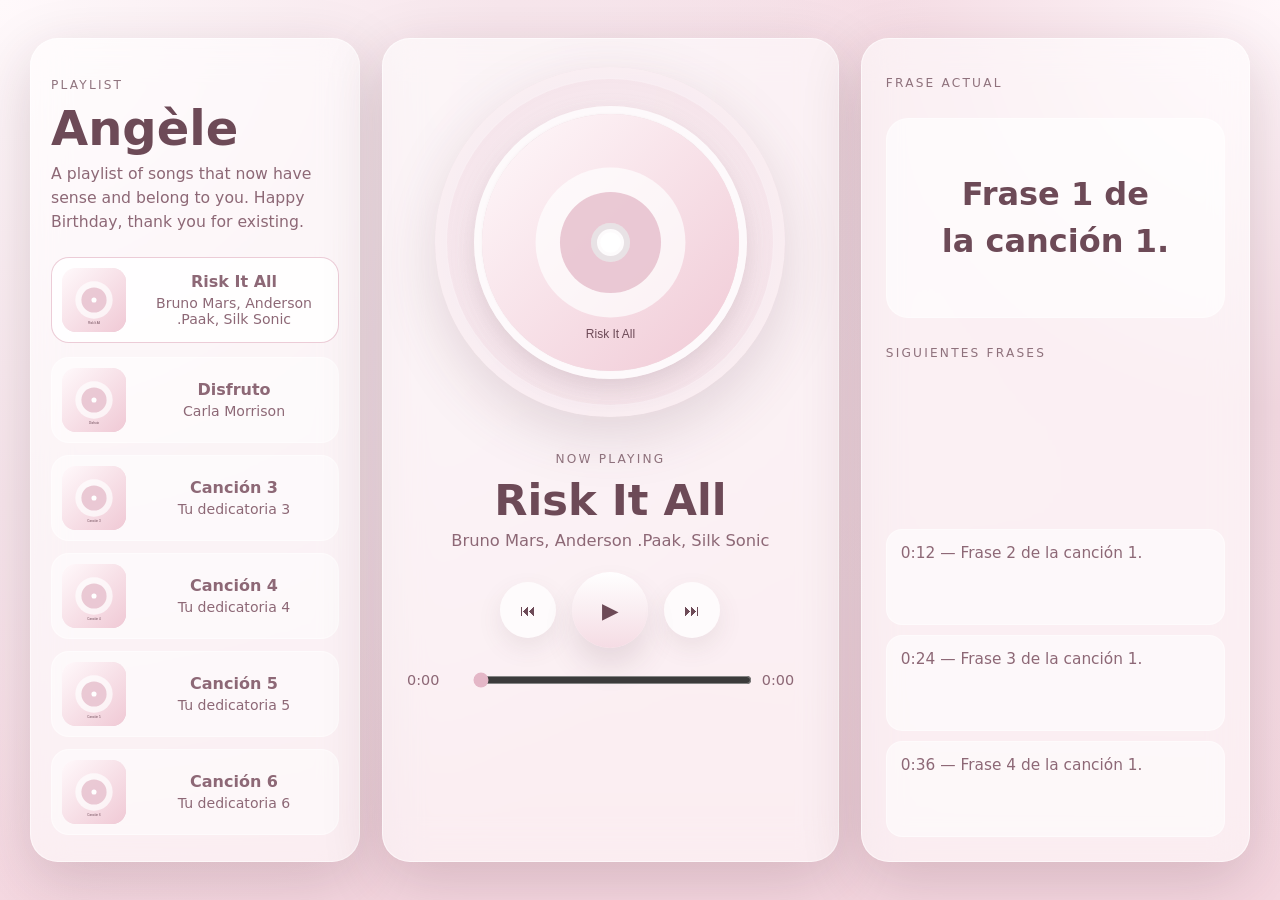
==== player.html @ 65646d00 "commit" ====
<!DOCTYPE html>
<html lang="es">
<head>
  <meta charset="UTF-8" />
  <meta name="viewport" content="width=device-width, initial-scale=1.0" />
  <title>Player</title>
  <link rel="stylesheet" href="styles.css" />
</head>
<body class="player-body">
  <main class="player-layout">
    <section class="player-shell">
      <aside class="playlist-panel">
        <div class="playlist-header">
          <p class="eyebrow">Playlist</p>
          <h1>Angèle</h1>
          <p class="playlist-copy">A playlist of songs that now have sense and belong to you. Happy Birthday, thank you for existing.</p>
        </div>
        <div id="playlist" class="playlist"></div>
      </aside>

      <section class="player-panel">
        <div class="player-card">
          <div class="cover-wrap">
            <div id="coverDisc" class="cover-disc">
              <img id="coverImage" src="" alt="Portada de la canción" />
              <div class="disc-hole"></div>
            </div>
          </div>

          <div class="track-meta">
            <p class="now-playing">Now playing</p>
            <h2 id="trackTitle">Selecciona una canción</h2>
            <p id="trackArtist" class="track-artist">Tu dedicatoria musical</p>
          </div>

          <div class="controls">
            <button id="prevBtn" class="control-btn" type="button" aria-label="Anterior">⏮</button>
            <button id="playBtn" class="play-btn" type="button" aria-label="Reproducir">▶</button>
            <button id="nextBtn" class="control-btn" type="button" aria-label="Siguiente">⏭</button>
          </div>

          <div class="progress-wrap">
            <span id="currentTime">0:00</span>
            <input id="progressBar" type="range" min="0" max="100" value="0" />
            <span id="duration">0:00</span>
          </div>

          <audio id="audio" preload="metadata"></audio>
        </div>

        <div class="lyrics-card">
          <p class="lyrics-label">Frase actual</p>
          <div id="currentPhrase" class="current-phrase">
            Aquí aparecerá la frase sincronizada con la canción.
          </div>

          <div class="upcoming-wrap">
            <p class="upcoming-label">Siguientes frases</p>
            <div id="upcomingPhrases" class="upcoming-phrases"></div>
          </div>
        </div>
      </section>
    </section>
  </main>

  <script src="config.js"></script>
  <script src="player.js"></script>
</body>
</html>
---- styles.css ----
*,
*::before,
*::after {
  box-sizing: border-box;
}

:root {
  --bg-black: #040404;
  --white: #ffffff;
  --soft-pink: #f5d7e0;
  --soft-pink-2: #f8e7ee;
  --soft-pink-3: #f0c9d5;
  --soft-pink-4: #e4b7c7;
  --pink-text: #6d4a57;
  --pink-text-soft: #8d6876;
  --panel: rgba(255,255,255,0.55);
  --panel-strong: rgba(255,255,255,0.72);
  --border: rgba(255,255,255,0.5);
  --shadow: 0 18px 60px rgba(68, 29, 45, 0.18);
  --max-width: 1220px;
  --radius-xl: 28px;
  --radius-lg: 22px;
  --radius-md: 18px;
  --transition: 260ms ease;
  color-scheme: dark;
  font-family: Inter, ui-sans-serif, system-ui, -apple-system, BlinkMacSystemFont, "Segoe UI", sans-serif;
}

html {
  scroll-behavior: smooth;
}

body {
  margin: 0;
  min-height: 100vh;
}

a {
  color: inherit;
  text-decoration: none;
}

button,
input {
  font: inherit;
}

.landing-body {
  background:
    radial-gradient(circle at 20% 20%, rgba(255,255,255,0.06), transparent 18%),
    radial-gradient(circle at 80% 0%, rgba(255,255,255,0.05), transparent 20%),
    linear-gradient(180deg, #000000 0%, #020202 65%, #000000 100%);
  color: var(--white);
  overflow-x: hidden;
}

#fireworksCanvas {
  position: fixed;
  inset: 0;
  width: 100%;
  height: 100%;
  z-index: 0;
  pointer-events: none;
  opacity: 0.95;
}

.noise,
.stars {
  position: fixed;
  inset: 0;
  pointer-events: none;
}

.noise {
  z-index: 1;
  opacity: 0.06;
  background-image:
    linear-gradient(transparent 0, rgba(255,255,255,0.3) 50%, transparent 100%),
    repeating-radial-gradient(circle at 50% 50%, rgba(255,255,255,0.5) 0 1px, transparent 1px 4px);
  mix-blend-mode: soft-light;
}

.stars {
  z-index: 1;
  background-image:
    radial-gradient(2px 2px at 10% 20%, rgba(255,255,255,0.55), transparent 60%),
    radial-gradient(1px 1px at 25% 80%, rgba(255,255,255,0.55), transparent 60%),
    radial-gradient(2px 2px at 70% 35%, rgba(255,255,255,0.35), transparent 60%),
    radial-gradient(1px 1px at 83% 12%, rgba(255,255,255,0.4), transparent 60%),
    radial-gradient(2px 2px at 52% 60%, rgba(255,255,255,0.3), transparent 60%),
    radial-gradient(1px 1px at 40% 10%, rgba(255,255,255,0.35), transparent 60%);
  opacity: 0.8;
}

.landing-header {
  position: fixed;
  top: 18px;
  left: 50%;
  transform: translateX(-50%);
  width: min(calc(100% - 32px), 640px);
  z-index: 5;
  display: flex;
  gap: 12px;
  justify-content: center;
  flex-wrap: wrap;
}

.header-pill {
  border: 1px solid rgba(255,255,255,0.18);
  background: rgba(255,255,255,0.06);
  backdrop-filter: blur(14px);
  padding: 10px 16px;
  border-radius: 999px;
  font-size: 0.92rem;
  letter-spacing: 0.02em;
}

.landing-app {
  position: relative;
  z-index: 3;
}

.hero-section,
.parallax-section,
.open-section {
  min-height: 100vh;
  display: grid;
  place-items: center;
  padding: 96px 24px 48px;
}

.hero-inner {
  max-width: 900px;
  text-align: center;
  transform: translateY(calc(var(--scroll-shift, 0px) * -0.08));
}

.hero-kicker,
.open-label,
.eyebrow,
.now-playing,
.lyrics-label,
.upcoming-label {
  letter-spacing: 0.18em;
  text-transform: uppercase;
  font-size: 0.76rem;
  opacity: 0.76;
}

.hero-title {
  margin: 16px auto 0;
  font-size: clamp(2.3rem, 5vw, 5.4rem);
  line-height: 1.04;
  max-width: 850px;
  text-wrap: balance;
}

.parallax-section {
  position: relative;
}

.parallax-text {
  position: relative;
  margin: 0;
  max-width: 940px;
  text-align: center;
  font-size: clamp(2rem, 4.8vw, 4.5rem);
  font-weight: 600;
  line-height: 1.12;
  letter-spacing: -0.02em;
  text-wrap: balance;
  padding: 0 12px;
  will-change: transform, opacity;
  transition: transform 120ms linear, opacity 160ms linear;
  text-shadow: 0 10px 30px rgba(255,255,255,0.08);
}

.parallax-glow {
  position: absolute;
  inset: auto 10% 20%;
  height: 200px;
  background: radial-gradient(circle, rgba(255,255,255,0.08), transparent 62%);
  filter: blur(15px);
  pointer-events: none;
}

.open-card {
  width: min(100%, 620px);
  border-radius: 30px;
  border: 1px solid rgba(255,255,255,0.14);
  background: rgba(255,255,255,0.06);
  backdrop-filter: blur(16px);
  padding: 34px 24px;
  text-align: center;
  box-shadow: 0 25px 70px rgba(0,0,0,0.35);
}

.open-title {
  font-size: clamp(2rem, 5vw, 3.6rem);
  line-height: 1.08;
  margin: 14px 0 28px;
}

.open-button {
  display: inline-flex;
  align-items: center;
  justify-content: center;
  min-width: 170px;
  padding: 16px 22px;
  border-radius: 999px;
  background: linear-gradient(135deg, rgba(255,255,255,0.95), rgba(255,255,255,0.75));
  color: #111;
  font-weight: 700;
  font-size: 1.02rem;
  box-shadow: 0 20px 40px rgba(255,255,255,0.12);
  transition: transform var(--transition), box-shadow var(--transition);
}

.open-button:hover {
  transform: translateY(-3px) scale(1.02);
  box-shadow: 0 28px 48px rgba(255,255,255,0.14);
}

.player-body {
  background:
    radial-gradient(circle at top left, #fff9fb 0, #f7e6ec 32%, transparent 60%),
    radial-gradient(circle at top right, #fff7fa 0, #f5dce4 26%, transparent 56%),
    linear-gradient(180deg, var(--soft-pink-2) 0%, var(--soft-pink) 100%);
  color: var(--pink-text);
  min-height: 100vh;
}

.player-layout {
  min-height: 100vh;
  padding: 22px;
  display: grid;
  place-items: center;
}

.player-shell {
  width: min(100%, var(--max-width));
  display: grid;
  grid-template-columns: 330px minmax(0, 1fr);
  gap: 22px;
  align-items: stretch;
}

.playlist-panel,
.player-card,
.lyrics-card {
  background: var(--panel);
  border: 1px solid rgba(255,255,255,0.55);
  backdrop-filter: blur(18px);
  box-shadow: var(--shadow);
}

.playlist-panel {
  border-radius: var(--radius-xl);
  padding: 26px 20px;
  display: flex;
  flex-direction: column;
  gap: 18px;
}

.playlist-header h1 {
  font-size: clamp(2rem, 4vw, 3rem);
  margin: 8px 0 10px;
  line-height: 1;
}

.playlist-copy {
  margin: 0;
  font-size: 0.98rem;
  line-height: 1.55;
  color: var(--pink-text-soft);
}

.playlist {
  display: grid;
  gap: 12px;
  margin-top: 6px;
}

.track-item {
  display: grid;
  grid-template-columns: 64px 1fr;
  gap: 14px;
  align-items: center;
  border: 1px solid rgba(255,255,255,0.46);
  background: rgba(255,255,255,0.5);
  border-radius: 18px;
  padding: 10px;
  transition: transform var(--transition), background var(--transition), border-color var(--transition);
  cursor: pointer;
}

.track-item:hover,
.track-item.active {
  transform: translateY(-2px);
  background: rgba(255,255,255,0.86);
  border-color: rgba(228,183,199,0.7);
}

.track-thumb {
  width: 64px;
  height: 64px;
  border-radius: 14px;
  object-fit: cover;
  background: linear-gradient(135deg, rgba(255,255,255,0.9), rgba(228,183,199,0.95));
}

.track-name {
  margin: 0 0 4px;
  font-size: 1rem;
  font-weight: 700;
  color: var(--pink-text-soft);
}

.track-subtitle {
  margin: 0;
  font-size: 0.88rem;
  color: var(--pink-text-soft);
}

.player-panel {
  display: grid;
  grid-template-columns: minmax(0, 1.08fr) minmax(280px, 0.92fr);
  gap: 22px;
}

.player-card,
.lyrics-card {
  border-radius: var(--radius-xl);
  padding: 24px;
}

.player-card {
  display: grid;
  gap: 22px;
  align-content: start;
}

.cover-wrap {
  display: grid;
  place-items: center;
  min-height: 320px;
  padding-top: 4px;
}

.cover-disc {
  position: relative;
  width: min(100%, 350px);
  aspect-ratio: 1 / 1;
  border-radius: 50%;
  background:
    radial-gradient(circle at center, rgba(255,255,255,0.8) 0 9%, transparent 9.2%),
    radial-gradient(circle at center, rgba(109, 74, 87, 0.12) 0 44%, rgba(109, 74, 87, 0.19) 44.5%, rgba(109, 74, 87, 0.08) 52%, transparent 52.5%),
    radial-gradient(circle at center, rgba(255,255,255,0.24), rgba(228,183,199,0.42));
  box-shadow:
    inset 0 0 0 12px rgba(255,255,255,0.35),
    inset 0 0 0 44px rgba(255,255,255,0.06),
    0 18px 55px rgba(109,74,87,0.18);
  overflow: hidden;
}

.cover-disc.spinning {
  animation: spin 7.8s linear infinite;
}

.cover-disc img {
  position: absolute;
  inset: 11%;
  width: 78%;
  height: 78%;
  border-radius: 50%;
  object-fit: cover;
  border: 8px solid rgba(255,255,255,0.75);
  box-shadow: 0 10px 24px rgba(109,74,87,0.18);
}

.disc-hole {
  position: absolute;
  width: 11%;
  aspect-ratio: 1 / 1;
  border-radius: 50%;
  inset: 44.5%;
  background: rgba(255,255,255,0.92);
  box-shadow: inset 0 0 0 6px rgba(109,74,87,0.14);
}

.track-meta {
  text-align: center;
}

.track-meta h2 {
  margin: 8px 0 8px;
  font-size: clamp(1.8rem, 4vw, 2.7rem);
  line-height: 1.05;
}

.track-artist {
  margin: 0;
  font-size: 1.02rem;
  color: var(--pink-text-soft);
}

.controls {
  display: flex;
  align-items: center;
  justify-content: center;
  gap: 16px;
}

.control-btn,
.play-btn {
  border: 0;
  transition: transform var(--transition), box-shadow var(--transition), background var(--transition);
  cursor: pointer;
}

.control-btn {
  width: 56px;
  height: 56px;
  border-radius: 50%;
  background: rgba(255,255,255,0.7);
  color: var(--pink-text);
  box-shadow: 0 10px 24px rgba(109,74,87,0.1);
}

.play-btn {
  width: 76px;
  height: 76px;
  border-radius: 50%;
  background: linear-gradient(180deg, #fff, #f5dce4);
  color: var(--pink-text);
  font-size: 1.35rem;
  box-shadow: 0 18px 30px rgba(109,74,87,0.14);
}

.control-btn:hover,
.play-btn:hover {
  transform: translateY(-2px) scale(1.02);
}

.progress-wrap {
  display: grid;
  grid-template-columns: 52px 1fr 52px;
  align-items: center;
  gap: 12px;
  font-size: 0.9rem;
  color: var(--pink-text-soft);
}

input[type="range"] {
  width: 100%;
  accent-color: var(--soft-pink-4);
}

.lyrics-card {
  display: grid;
  grid-template-rows: auto auto 1fr;
  gap: 16px;
}

.current-phrase {
  display: grid;
  align-items: center;
  min-height: 200px;
  border-radius: var(--radius-lg);
  padding: 24px;
  background: rgba(255,255,255,0.64);
  border: 1px solid rgba(255,255,255,0.4);
  font-size: clamp(1.3rem, 2.6vw, 2rem);
  line-height: 1.45;
  font-weight: 600;
  text-wrap: balance;
  text-align: center;
}

.upcoming-wrap {
  display: grid;
  gap: 14px;
}

.upcoming-phrases {
  display: grid;
  gap: 10px;
}

.upcoming-item {
  border-radius: 16px;
  padding: 12px 14px;
  background: rgba(255,255,255,0.56);
  border: 1px solid rgba(255,255,255,0.4);
  color: var(--pink-text-soft);
  font-size: 0.96rem;
  line-height: 1.45;
}

.empty-state {
  font-size: 0.94rem;
  color: var(--pink-text-soft);
  line-height: 1.5;
}

@keyframes spin {
  to {
    transform: rotate(360deg);
  }
}

@media (max-width: 980px) {
  .player-shell,
  .player-panel {
    grid-template-columns: 1fr;
  }

  .playlist-panel {
    order: 2;
  }

  .cover-wrap {
    min-height: 260px;
  }
}

@media (max-width: 680px) {
  .hero-section,
  .parallax-section,
  .open-section {
    padding: 90px 18px 38px;
  }

  .player-layout {
    padding: 14px;
  }

  .player-card,
  .lyrics-card,
  .playlist-panel {
    padding: 18px;
  }

  .current-phrase {
    min-height: 160px;
    padding: 18px;
  }

  .track-item {
    grid-template-columns: 56px 1fr;
  }

  .track-thumb {
    width: 56px;
    height: 56px;
  }

  .control-btn {
    width: 52px;
    height: 52px;
  }

  .play-btn {
    width: 68px;
    height: 68px;
  }
}
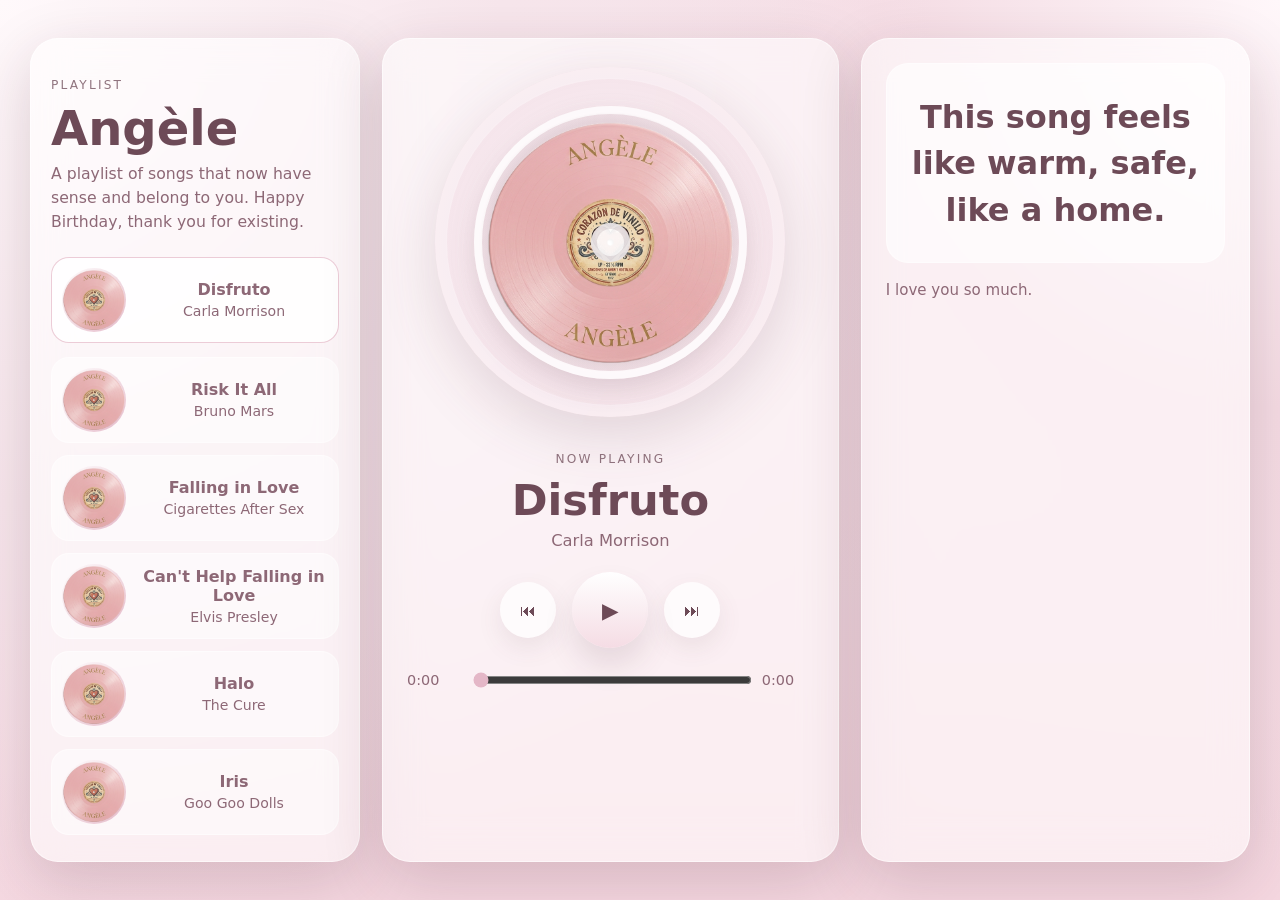
==== commit cbe527a7: "commit" ====
--- a/player.html
+++ b/player.html
@@ -49,13 +49,11 @@
         </div>
 
         <div class="lyrics-card">
-          <p class="lyrics-label">Frase actual</p>
           <div id="currentPhrase" class="current-phrase">
             Aquí aparecerá la frase sincronizada con la canción.
           </div>
 
           <div class="upcoming-wrap">
-            <p class="upcoming-label">Siguientes frases</p>
             <div id="upcomingPhrases" class="upcoming-phrases"></div>
           </div>
         </div>
--- a/styles.css
+++ b/styles.css
@@ -304,7 +304,7 @@
 .track-thumb {
   width: 64px;
   height: 64px;
-  border-radius: 14px;
+  border-radius: 1000px;
   object-fit: cover;
   background: linear-gradient(135deg, rgba(255,255,255,0.9), rgba(228,183,199,0.95));
 }
